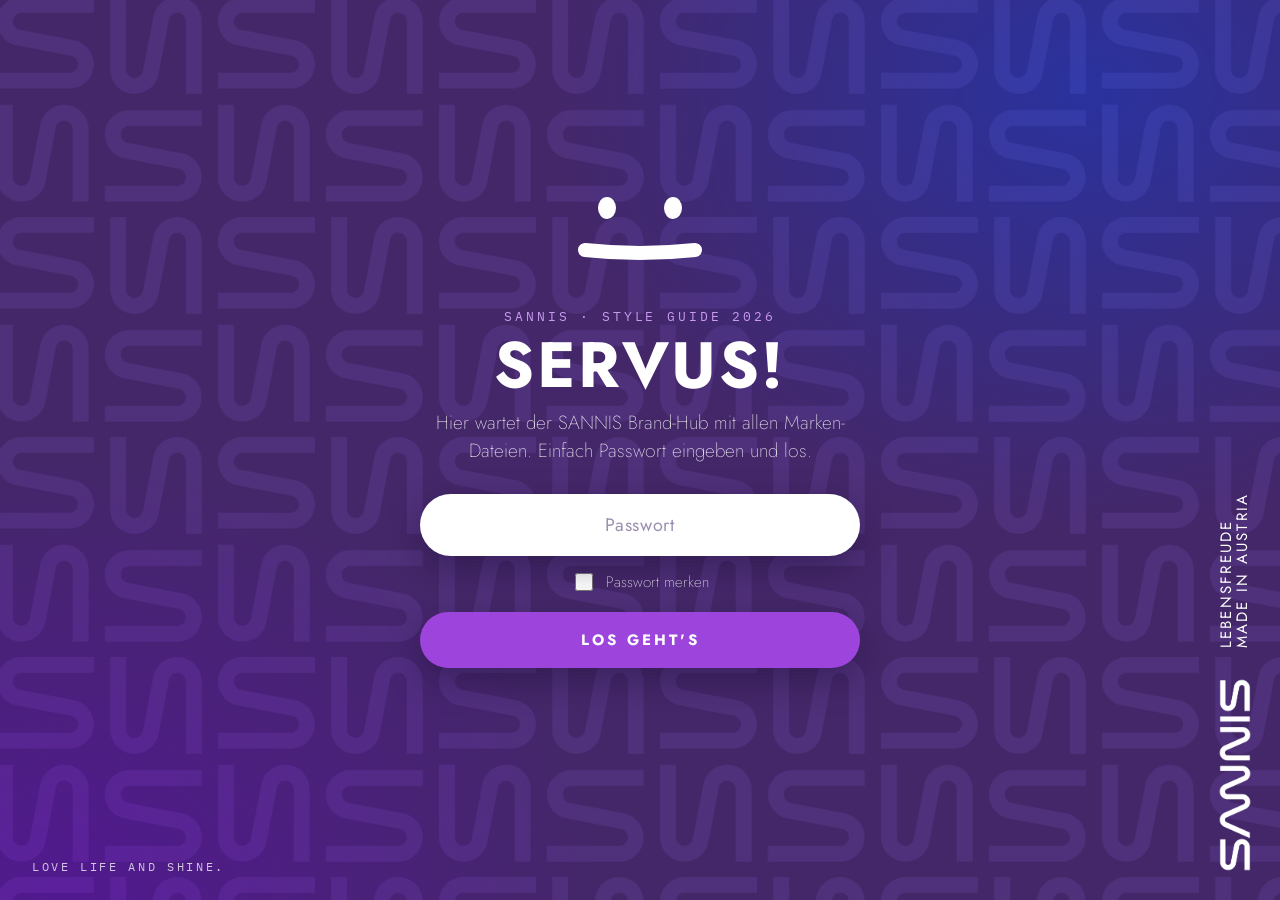
==== brand-hub/index.html @ ede70f57 "Style Guide: passwortgeschützte Fassung (StatiCrypt) Co-Authored-By: Claude Fable 5.1 <noreply@anthr" ====
<!DOCTYPE html>
<html class="staticrypt-html" lang="de">
    <head>
        <meta charset="utf-8" />
        <title>Servus!</title>
        <meta name="viewport" content="width=device-width, initial-scale=1" />
        <meta name="robots" content="noindex,nofollow" />
        <meta http-equiv="cache-control" content="max-age=0" />
        <meta http-equiv="cache-control" content="no-cache" />
        <meta http-equiv="expires" content="0" />
        <meta http-equiv="pragma" content="no-cache" />
        <link rel="preconnect" href="https://fonts.googleapis.com" />
        <link rel="preconnect" href="https://fonts.gstatic.com" crossorigin />
        <link rel="stylesheet" href="https://fonts.googleapis.com/css2?family=Jost:wght@200;400;700&family=IBM+Plex+Mono:wght@400&display=swap" />
        <style>
            :root{--violet:#442769;--electric:#9D44DC;--lila:#C99BF0;--ice:#FAFBFF;--gold:#E9B824}
            html,body{margin:0;height:100%;overflow:hidden;background:var(--violet);color:#fff;font-family:Jost,"Avenir Next",Helvetica,Arial,sans-serif}
            .hidden{display:none!important}
            /* Pattern wandert endlos, Aurora atmet */
            .bgp{position:fixed;inset:-10px;background:var(--violet) url(../img/s_pattern_tile_tonintone.png) repeat;background-size:221px auto;animation:drift 60s linear infinite}
            @keyframes drift{to{background-position:221px 198px}}
            .aur{position:fixed;inset:0;mix-blend-mode:soft-light;background:radial-gradient(60% 70% at 85% 10%,rgba(54,153,255,.9),transparent 70%),radial-gradient(60% 70% at 5% 100%,rgba(157,68,220,.9),transparent 70%);animation:breathe 9s ease-in-out infinite alternate}
            @keyframes breathe{from{opacity:.55;filter:hue-rotate(-14deg)}to{opacity:1;filter:hue-rotate(14deg)}}
            .staticrypt-spinner-container{position:fixed;inset:0;display:flex;align-items:center;justify-content:center}
            .staticrypt-spinner{width:44px;height:44px;border-radius:50%;border:4px solid rgba(255,255,255,.25);border-top-color:#fff;animation:spin 1s linear infinite}
            @keyframes spin{to{transform:rotate(360deg)}}
            .wrap{position:fixed;inset:0;display:flex;align-items:center;justify-content:center;padding:24px;box-sizing:border-box}
            .card{width:min(440px,100%);text-align:center;animation:rise .9s cubic-bezier(.2,.7,.2,1) both}
            @keyframes rise{from{opacity:0;transform:translateY(28px)}to{opacity:1;transform:none}}
            .smile{width:170px;height:96px;margin:0 auto 18px;display:block;overflow:visible}
            .smile path{fill:none;stroke:#fff;stroke-width:14;stroke-linecap:round;transition:d .35s cubic-bezier(.2,.7,.2,1)}
            .smile .eye{fill:#fff;transform-box:fill-box;transform-origin:center;animation:blink 4.5s infinite}
            .smile .eye.r{animation-delay:.05s}
            @keyframes blink{0%,92%,100%{transform:scaleY(1)}95%{transform:scaleY(.1)}}
            .lab{font-family:"IBM Plex Mono",monospace;font-size:13px;letter-spacing:.22em;text-transform:uppercase;color:var(--lila);margin:0 0 10px}
            h1{font-weight:700;text-transform:uppercase;letter-spacing:.04em;line-height:.95;font-size:clamp(44px,9vw,64px);margin:0 0 14px}
            .sub{font-weight:200;font-size:19px;line-height:1.45;margin:0 0 30px;opacity:.92}
            .field{position:relative;margin:0 0 14px}
            #staticrypt-password{width:100%;box-sizing:border-box;border:0;border-radius:999px;padding:18px 26px;font:400 18px Jost,sans-serif;letter-spacing:.08em;color:var(--violet);background:#fff;outline:0;box-shadow:0 12px 34px rgba(20,10,40,.35);text-align:center}
            #staticrypt-password::placeholder{color:#9b8fb0;letter-spacing:.04em}
            .btn{width:100%;border:0;border-radius:999px;padding:17px;font:700 15px Jost,sans-serif;letter-spacing:.2em;text-transform:uppercase;color:#fff;background:var(--electric);cursor:pointer;box-shadow:0 12px 34px rgba(20,10,40,.35);transition:transform .2s,background .2s}
            .btn:hover{transform:translateY(-2px);background:#a955e6}
            .remember{display:flex;gap:10px;align-items:center;justify-content:center;font-weight:200;font-size:15px;margin:4px 0 18px;cursor:pointer}
            .remember input{width:18px;height:18px;accent-color:var(--electric)}
            .err{min-height:24px;font-size:16px;color:#fff;margin:14px 0 0;opacity:0;transition:opacity .3s}
            .err.on{opacity:1}
            .shake{animation:shake .45s}
            @keyframes shake{20%,60%{transform:translateX(-10px)}40%,80%{transform:translateX(10px)}}
            .claim{position:fixed;left:32px;bottom:26px;font-family:"IBM Plex Mono",monospace;font-size:12px;letter-spacing:.22em;text-transform:uppercase;opacity:.75}
            .lockup{position:fixed;right:28px;bottom:28px;width:34px;height:440px}
            .lki{position:absolute;left:0;top:0;width:440px;height:34px;display:flex;align-items:center;gap:30px;transform-origin:0 0;transform:rotate(-90deg) translateX(-100%)}
            .lki img{height:34px;width:auto}
            .lki span{font-weight:400;text-transform:uppercase;letter-spacing:.15em;font-size:15px;line-height:1.05;white-space:nowrap}
            /* Öltropfen beim Öffnen */
            .drop{position:fixed;top:-30px;width:12px;height:18px;border-radius:50% 50% 50% 50%/60% 60% 40% 40%;background:radial-gradient(circle at 35% 30%,#fff6c9,var(--gold) 60%,#b98a12);animation:fall 1.1s ease-in forwards;opacity:.95}
            @keyframes fall{to{transform:translateY(110vh) rotate(20deg);opacity:.2}}
            @media (max-width:600px){.lockup{display:none}.claim{left:0;right:0;text-align:center}}
            @media (prefers-reduced-motion:reduce){*{animation:none!important;transition:none!important}}
        </style>
    </head>
    <body class="staticrypt-body">
        <div class="bgp"></div><div class="aur"></div>
        <div id="staticrypt_loading" class="staticrypt-spinner-container"><div class="staticrypt-spinner"></div></div>

        <div id="staticrypt_content" class="hidden">
            <div class="wrap">
                <div class="card" id="card">
                    <svg class="smile" viewBox="0 0 170 96" aria-hidden="true">
                        <ellipse class="eye" cx="52" cy="14" rx="9" ry="11" />
                        <ellipse class="eye r" cx="118" cy="14" rx="9" ry="11" />
                        <path id="mouth" d="M 30 56 Q 85 62 140 56" />
                    </svg>
                    <p class="lab">SANNIS · Style Guide 2026</p>
                    <h1>Servus!</h1>
                    <p class="sub">Hier wartet der SANNIS Brand-Hub mit allen Marken-Dateien. Einfach Passwort eingeben und los.</p>
                    <form id="staticrypt-form" action="#" method="post">
                        <div class="field">
                            <input id="staticrypt-password" type="password" name="password" placeholder="Passwort" autocomplete="current-password" autofocus />
                        </div>
                        <label id="staticrypt-remember-label" class="remember hidden">
                            <input id="staticrypt-remember" type="checkbox" name="remember" />
                            Passwort merken
                        </label>
                        <button type="submit" class="btn">Los geht's</button>
                    </form>
                    <p class="err" id="err">Fast! Probier's nochmal – alles groß, ohne Leerzeichen.</p>
                </div>
            </div>
            <div class="claim">Love life and shine.</div>
            <div class="lockup"><div class="lki"><img src="../img/logo_white.png" alt="SANNIS" /><span>Lebensfreude<br />Made in Austria</span></div></div>
        </div>

        <script>
            const staticryptInitiator = ((function(){
  const exports = {};
  const cryptoEngine = ((function(){
  const exports = {};
  const { subtle } = crypto;

const IV_BITS = 16 * 8;
const HEX_BITS = 4;
const ENCRYPTION_ALGO = "AES-CBC";

/**
 * Translates between utf8 encoded hexadecimal strings
 * and Uint8Array bytes.
 */
const HexEncoder = {
    /**
     * hex string -> bytes
     * @param {string} hexString
     * @returns {Uint8Array}
     */
    parse: function (hexString) {
        if (hexString.length % 2 !== 0) throw "Invalid hexString";
        const arrayBuffer = new Uint8Array(hexString.length / 2);

        for (let i = 0; i < hexString.length; i += 2) {
            const byteValue = parseInt(hexString.substring(i, i + 2), 16);
            if (isNaN(byteValue)) {
                throw "Invalid hexString";
            }
            arrayBuffer[i / 2] = byteValue;
        }
        return arrayBuffer;
    },

    /**
     * bytes -> hex string
     * @param {Uint8Array} bytes
     * @returns {string}
     */
    stringify: function (bytes) {
        const hexBytes = [];

        for (let i = 0; i < bytes.length; ++i) {
            let byteString = bytes[i].toString(16);
            if (byteString.length < 2) {
                byteString = "0" + byteString;
            }
            hexBytes.push(byteString);
        }
        return hexBytes.join("");
    },
};

/**
 * Translates between utf8 strings and Uint8Array bytes.
 */
const UTF8Encoder = {
    parse: function (str) {
        return new TextEncoder().encode(str);
    },

    stringify: function (bytes) {
        return new TextDecoder().decode(bytes);
    },
};

/**
 * Salt and encrypt a msg with a password.
 */
async function encrypt(msg, hashedPassword) {
    // Must be 16 bytes, unpredictable, and preferably cryptographically random. However, it need not be secret.
    // https://developer.mozilla.org/en-US/docs/Web/API/SubtleCrypto/encrypt#parameters
    const iv = crypto.getRandomValues(new Uint8Array(IV_BITS / 8));

    const key = await subtle.importKey("raw", HexEncoder.parse(hashedPassword), ENCRYPTION_ALGO, false, ["encrypt"]);

    const encrypted = await subtle.encrypt(
        {
            name: ENCRYPTION_ALGO,
            iv: iv,
        },
        key,
        UTF8Encoder.parse(msg)
    );

    // iv will be 32 hex characters, we prepend it to the ciphertext for use in decryption
    return HexEncoder.stringify(iv) + HexEncoder.stringify(new Uint8Array(encrypted));
}
exports.encrypt = encrypt;

/**
 * Decrypt a salted msg using a password.
 *
 * @param {string} encryptedMsg
 * @param {string} hashedPassword
 * @returns {Promise<string>}
 */
async function decrypt(encryptedMsg, hashedPassword) {
    const ivLength = IV_BITS / HEX_BITS;
    const iv = HexEncoder.parse(encryptedMsg.substring(0, ivLength));
    const encrypted = encryptedMsg.substring(ivLength);

    const key = await subtle.importKey("raw", HexEncoder.parse(hashedPassword), ENCRYPTION_ALGO, false, ["decrypt"]);

    const outBuffer = await subtle.decrypt(
        {
            name: ENCRYPTION_ALGO,
            iv: iv,
        },
        key,
        HexEncoder.parse(encrypted)
    );

    return UTF8Encoder.stringify(new Uint8Array(outBuffer));
}
exports.decrypt = decrypt;

/**
 * Salt and hash the password so it can be stored in localStorage without opening a password reuse vulnerability.
 *
 * @param {string} password
 * @param {string} salt
 * @returns {Promise<string>}
 */
async function hashPassword(password, salt) {
    // we hash the password in multiple steps, each adding more iterations. This is because we used to allow less
    // iterations, so for backward compatibility reasons, we need to support going from that to more iterations.
    let hashedPassword = await hashLegacyRound(password, salt);

    hashedPassword = await hashSecondRound(hashedPassword, salt);

    return hashThirdRound(hashedPassword, salt);
}
exports.hashPassword = hashPassword;

/**
 * This hashes the password with 1k iterations. This is a low number, we need this function to support backwards
 * compatibility.
 *
 * @param {string} password
 * @param {string} salt
 * @returns {Promise<string>}
 */
function hashLegacyRound(password, salt) {
    return pbkdf2(password, salt, 1000, "SHA-1");
}
exports.hashLegacyRound = hashLegacyRound;

/**
 * Add a second round of iterations. This is because we used to use 1k, so for backwards compatibility with
 * remember-me/autodecrypt links, we need to support going from that to more iterations.
 *
 * @param hashedPassword
 * @param salt
 * @returns {Promise<string>}
 */
function hashSecondRound(hashedPassword, salt) {
    return pbkdf2(hashedPassword, salt, 14000, "SHA-256");
}
exports.hashSecondRound = hashSecondRound;

/**
 * Add a third round of iterations to bring total number to 600k. This is because we used to use 1k, then 15k, so for
 * backwards compatibility with remember-me/autodecrypt links, we need to support going from that to more iterations.
 *
 * @param hashedPassword
 * @param salt
 * @returns {Promise<string>}
 */
function hashThirdRound(hashedPassword, salt) {
    return pbkdf2(hashedPassword, salt, 585000, "SHA-256");
}
exports.hashThirdRound = hashThirdRound;

/**
 * Salt and hash the password so it can be stored in localStorage without opening a password reuse vulnerability.
 *
 * @param {string} password
 * @param {string} salt
 * @param {int} iterations
 * @param {string} hashAlgorithm
 * @returns {Promise<string>}
 */
async function pbkdf2(password, salt, iterations, hashAlgorithm) {
    const key = await subtle.importKey("raw", UTF8Encoder.parse(password), "PBKDF2", false, ["deriveBits"]);

    const keyBytes = await subtle.deriveBits(
        {
            name: "PBKDF2",
            hash: hashAlgorithm,
            iterations,
            salt: UTF8Encoder.parse(salt),
        },
        key,
        256
    );

    return HexEncoder.stringify(new Uint8Array(keyBytes));
}

function generateRandomSalt() {
    const bytes = crypto.getRandomValues(new Uint8Array(128 / 8));

    return HexEncoder.stringify(new Uint8Array(bytes));
}
exports.generateRandomSalt = generateRandomSalt;

async function signMessage(hashedPassword, message) {
    const key = await subtle.importKey(
        "raw",
        HexEncoder.parse(hashedPassword),
        {
            name: "HMAC",
            hash: "SHA-256",
        },
        false,
        ["sign"]
    );
    const signature = await subtle.sign("HMAC", key, UTF8Encoder.parse(message));

    return HexEncoder.stringify(new Uint8Array(signature));
}
exports.signMessage = signMessage;

function getRandomAlphanum() {
    const possibleCharacters = "abcdefghijklmnopqrstuvwxyzABCDEFGHIJKLMNOPQRSTUVWXYZ0123456789";

    let byteArray;
    let parsedInt;

    // Keep generating new random bytes until we get a value that falls
    // within a range that can be evenly divided by possibleCharacters.length
    do {
        byteArray = crypto.getRandomValues(new Uint8Array(1));
        // extract the lowest byte to get an int from 0 to 255 (probably unnecessary, since we're only generating 1 byte)
        parsedInt = byteArray[0] & 0xff;
    } while (parsedInt >= 256 - (256 % possibleCharacters.length));

    // Take the modulo of the parsed integer to get a random number between 0 and totalLength - 1
    const randomIndex = parsedInt % possibleCharacters.length;

    return possibleCharacters[randomIndex];
}

/**
 * Generate a random string of a given length.
 *
 * @param {int} length
 * @returns {string}
 */
function generateRandomString(length) {
    let randomString = "";

    for (let i = 0; i < length; i++) {
        randomString += getRandomAlphanum();
    }

    return randomString;
}
exports.generateRandomString = generateRandomString;

  return exports;
})());
const codec = ((function(){
  const exports = {};
  /**
 * Initialize the codec with the provided cryptoEngine - this return functions to encode and decode messages.
 *
 * @param cryptoEngine - the engine to use for encryption / decryption
 */
function init(cryptoEngine) {
    const exports = {};

    /**
     * Top-level function for encoding a message.
     * Includes password hashing, encryption, and signing.
     *
     * @param {string} msg
     * @param {string} password
     * @param {string} salt
     *
     * @returns {string} The encoded text
     */
    async function encode(msg, password, salt) {
        const hashedPassword = await cryptoEngine.hashPassword(password, salt);

        const encrypted = await cryptoEngine.encrypt(msg, hashedPassword);

        // we use the hashed password in the HMAC because this is effectively what will be used a password (so we can store
        // it in localStorage safely, we don't use the clear text password)
        const hmac = await cryptoEngine.signMessage(hashedPassword, encrypted);

        return hmac + encrypted;
    }
    exports.encode = encode;

    /**
     * Encode using a password that has already been hashed. This is useful to encode multiple messages in a row, that way
     * we don't need to hash the password multiple times.
     *
     * @param {string} msg
     * @param {string} hashedPassword
     *
     * @returns {string} The encoded text
     */
    async function encodeWithHashedPassword(msg, hashedPassword) {
        const encrypted = await cryptoEngine.encrypt(msg, hashedPassword);

        // we use the hashed password in the HMAC because this is effectively what will be used a password (so we can store
        // it in localStorage safely, we don't use the clear text password)
        const hmac = await cryptoEngine.signMessage(hashedPassword, encrypted);

        return hmac + encrypted;
    }
    exports.encodeWithHashedPassword = encodeWithHashedPassword;

    /**
     * Top-level function for decoding a message.
     * Includes signature check and decryption.
     *
     * @param {string} signedMsg
     * @param {string} hashedPassword
     * @param {string} salt
     * @param {int} backwardCompatibleAttempt
     * @param {string} originalPassword
     *
     * @returns {Object} {success: true, decoded: string} | {success: false, message: string}
     */
    async function decode(signedMsg, hashedPassword, salt, backwardCompatibleAttempt = 0, originalPassword = "") {
        const encryptedHMAC = signedMsg.substring(0, 64);
        const encryptedMsg = signedMsg.substring(64);
        const decryptedHMAC = await cryptoEngine.signMessage(hashedPassword, encryptedMsg);

        if (decryptedHMAC !== encryptedHMAC) {
            // we have been raising the number of iterations in the hashing algorithm multiple times, so to support the old
            // remember-me/autodecrypt links we need to try bringing the old hashes up to speed.
            originalPassword = originalPassword || hashedPassword;
            if (backwardCompatibleAttempt === 0) {
                const updatedHashedPassword = await cryptoEngine.hashThirdRound(originalPassword, salt);

                return decode(signedMsg, updatedHashedPassword, salt, backwardCompatibleAttempt + 1, originalPassword);
            }
            if (backwardCompatibleAttempt === 1) {
                let updatedHashedPassword = await cryptoEngine.hashSecondRound(originalPassword, salt);
                updatedHashedPassword = await cryptoEngine.hashThirdRound(updatedHashedPassword, salt);

                return decode(signedMsg, updatedHashedPassword, salt, backwardCompatibleAttempt + 1, originalPassword);
            }

            return { success: false, message: "Signature mismatch" };
        }

        return {
            success: true,
            decoded: await cryptoEngine.decrypt(encryptedMsg, hashedPassword),
        };
    }
    exports.decode = decode;

    return exports;
}
exports.init = init;

  return exports;
})());
const decode = codec.init(cryptoEngine).decode;

/**
 * Initialize the staticrypt module, that exposes functions callbable by the password_template.
 *
 * @param {{
 *  staticryptEncryptedMsgUniqueVariableName: string,
 *  isRememberEnabled: boolean,
 *  rememberDurationInDays: number,
 *  staticryptSaltUniqueVariableName: string,
 * }} staticryptConfig - object of data that is stored on the password_template at encryption time.
 *
 * @param {{
 *  rememberExpirationKey: string,
 *  rememberPassphraseKey: string,
 *  replaceHtmlCallback: function,
 *  clearLocalStorageCallback: function,
 * }} templateConfig - object of data that can be configured by a custom password_template.
 */
function init(staticryptConfig, templateConfig) {
    const exports = {};

    /**
     * Decrypt our encrypted page, replace the whole HTML.
     *
     * @param {string} hashedPassword
     * @returns {Promise<boolean>}
     */
    async function decryptAndReplaceHtml(hashedPassword) {
        const { staticryptEncryptedMsgUniqueVariableName, staticryptSaltUniqueVariableName } = staticryptConfig;
        const { replaceHtmlCallback } = templateConfig;

        const result = await decode(
            staticryptEncryptedMsgUniqueVariableName,
            hashedPassword,
            staticryptSaltUniqueVariableName
        );
        if (!result.success) {
            return false;
        }
        const plainHTML = result.decoded;

        // if the user configured a callback call it, otherwise just replace the whole HTML
        if (typeof replaceHtmlCallback === "function") {
            replaceHtmlCallback(plainHTML);
        } else {
            document.write(plainHTML);
            document.close();
        }

        return true;
    }

    /**
     * Attempt to decrypt the page and replace the whole HTML.
     *
     * @param {string} password
     * @param {boolean} isRememberChecked
     *
     * @returns {Promise<{isSuccessful: boolean, hashedPassword?: string}>} - we return an object, so that if we want to
     *   expose more information in the future we can do it without breaking the password_template
     */
    async function handleDecryptionOfPage(password, isRememberChecked) {
        const { staticryptSaltUniqueVariableName } = staticryptConfig;

        // decrypt and replace the whole page
        const hashedPassword = await cryptoEngine.hashPassword(password, staticryptSaltUniqueVariableName);
        return handleDecryptionOfPageFromHash(hashedPassword, isRememberChecked);
    }
    exports.handleDecryptionOfPage = handleDecryptionOfPage;

    async function handleDecryptionOfPageFromHash(hashedPassword, isRememberChecked) {
        const { isRememberEnabled, rememberDurationInDays } = staticryptConfig;
        const { rememberExpirationKey, rememberPassphraseKey } = templateConfig;

        const isDecryptionSuccessful = await decryptAndReplaceHtml(hashedPassword);

        if (!isDecryptionSuccessful) {
            return {
                isSuccessful: false,
                hashedPassword,
            };
        }

        // remember the hashedPassword and set its expiration if necessary
        if (isRememberEnabled && isRememberChecked) {
            window.localStorage.setItem(rememberPassphraseKey, hashedPassword);

            // set the expiration if the duration isn't 0 (meaning no expiration)
            if (rememberDurationInDays > 0) {
                window.localStorage.setItem(
                    rememberExpirationKey,
                    (new Date().getTime() + rememberDurationInDays * 24 * 60 * 60 * 1000).toString()
                );
            }
        }

        return {
            isSuccessful: true,
            hashedPassword,
        };
    }
    exports.handleDecryptionOfPageFromHash = handleDecryptionOfPageFromHash;

    /**
     * Clear localstorage from staticrypt related values
     */
    function clearLocalStorage() {
        const { clearLocalStorageCallback, rememberExpirationKey, rememberPassphraseKey } = templateConfig;

        if (typeof clearLocalStorageCallback === "function") {
            clearLocalStorageCallback();
        } else {
            localStorage.removeItem(rememberPassphraseKey);
            localStorage.removeItem(rememberExpirationKey);
        }
    }

    async function handleDecryptOnLoad() {
        let isSuccessful = await decryptOnLoadFromUrl();

        if (!isSuccessful) {
            isSuccessful = await decryptOnLoadFromRememberMe();
        }

        return { isSuccessful };
    }
    exports.handleDecryptOnLoad = handleDecryptOnLoad;

    /**
     * Clear storage if we are logging out
     *
     * @returns {boolean} - whether we logged out
     */
    function logoutIfNeeded() {
        const logoutKey = "staticrypt_logout";

        // handle logout through query param
        const queryParams = new URLSearchParams(window.location.search);
        if (queryParams.has(logoutKey)) {
            clearLocalStorage();
            return true;
        }

        // handle logout through URL fragment
        const hash = window.location.hash.substring(1);
        if (hash.includes(logoutKey)) {
            clearLocalStorage();
            return true;
        }

        return false;
    }

    /**
     * To be called on load: check if we want to try to decrypt and replace the HTML with the decrypted content, and
     * try to do it if needed.
     *
     * @returns {Promise<boolean>} true if we derypted and replaced the whole page, false otherwise
     */
    async function decryptOnLoadFromRememberMe() {
        const { rememberDurationInDays } = staticryptConfig;
        const { rememberExpirationKey, rememberPassphraseKey } = templateConfig;

        // if we are login out, terminate
        if (logoutIfNeeded()) {
            return false;
        }

        // if there is expiration configured, check if we're not beyond the expiration
        if (rememberDurationInDays && rememberDurationInDays > 0) {
            const expiration = localStorage.getItem(rememberExpirationKey),
                isExpired = expiration && new Date().getTime() > parseInt(expiration);

            if (isExpired) {
                clearLocalStorage();
                return false;
            }
        }

        const hashedPassword = localStorage.getItem(rememberPassphraseKey);

        if (hashedPassword) {
            // try to decrypt
            const isDecryptionSuccessful = await decryptAndReplaceHtml(hashedPassword);

            // if the decryption is unsuccessful the password might be wrong - silently clear the saved data and let
            // the user fill the password form again
            if (!isDecryptionSuccessful) {
                clearLocalStorage();
                return false;
            }

            return true;
        }

        return false;
    }

    async function decryptOnLoadFromUrl() {
        const passwordKey = "staticrypt_pwd";
        const rememberMeKey = "remember_me";

        // try to get the password from the query param (for backward compatibility - we now want to avoid this method,
        // since it sends the hashed password to the server which isn't needed)
        const queryParams = new URLSearchParams(window.location.search);
        const hashedPasswordQuery = queryParams.get(passwordKey);
        const rememberMeQuery = queryParams.get(rememberMeKey);

        const urlFragment = window.location.hash.substring(1);
        // get the password from the url fragment
        const hashedPasswordRegexMatch = urlFragment.match(new RegExp(passwordKey + "=([^&]*)"));
        const hashedPasswordFragment = hashedPasswordRegexMatch ? hashedPasswordRegexMatch[1] : null;
        const rememberMeFragment = urlFragment.includes(rememberMeKey);

        const hashedPassword = hashedPasswordFragment || hashedPasswordQuery;
        const rememberMe = rememberMeFragment || rememberMeQuery;

        if (hashedPassword) {
            return handleDecryptionOfPageFromHash(hashedPassword, rememberMe);
        }

        return false;
    }

    return exports;
}
exports.init = init;

  return exports;
})());
            const templateError = "Fast! Probier's nochmal – alles groß, ohne Leerzeichen.",
                isRememberEnabled = true,
                staticryptConfig = {"staticryptEncryptedMsgUniqueVariableName":"[base64]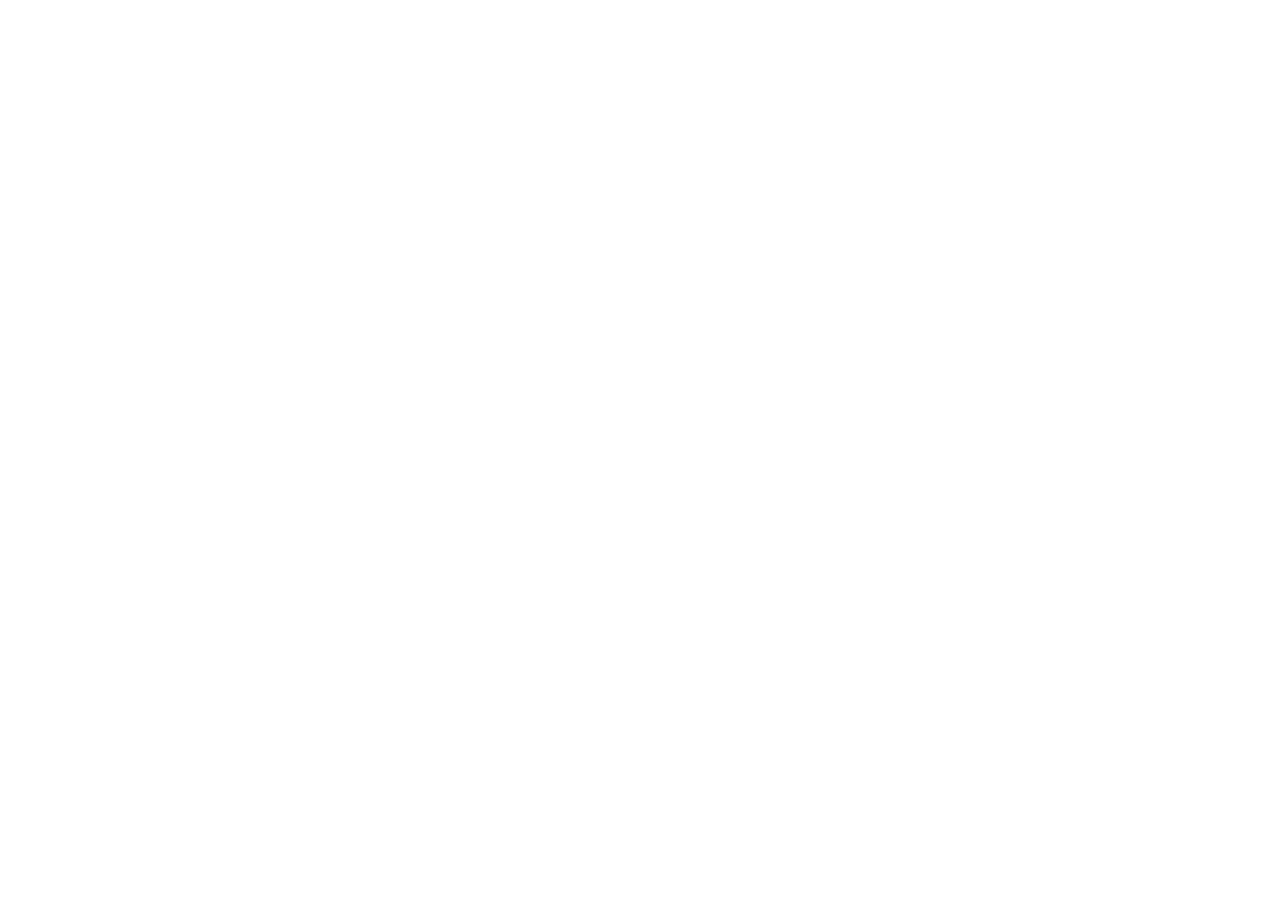
